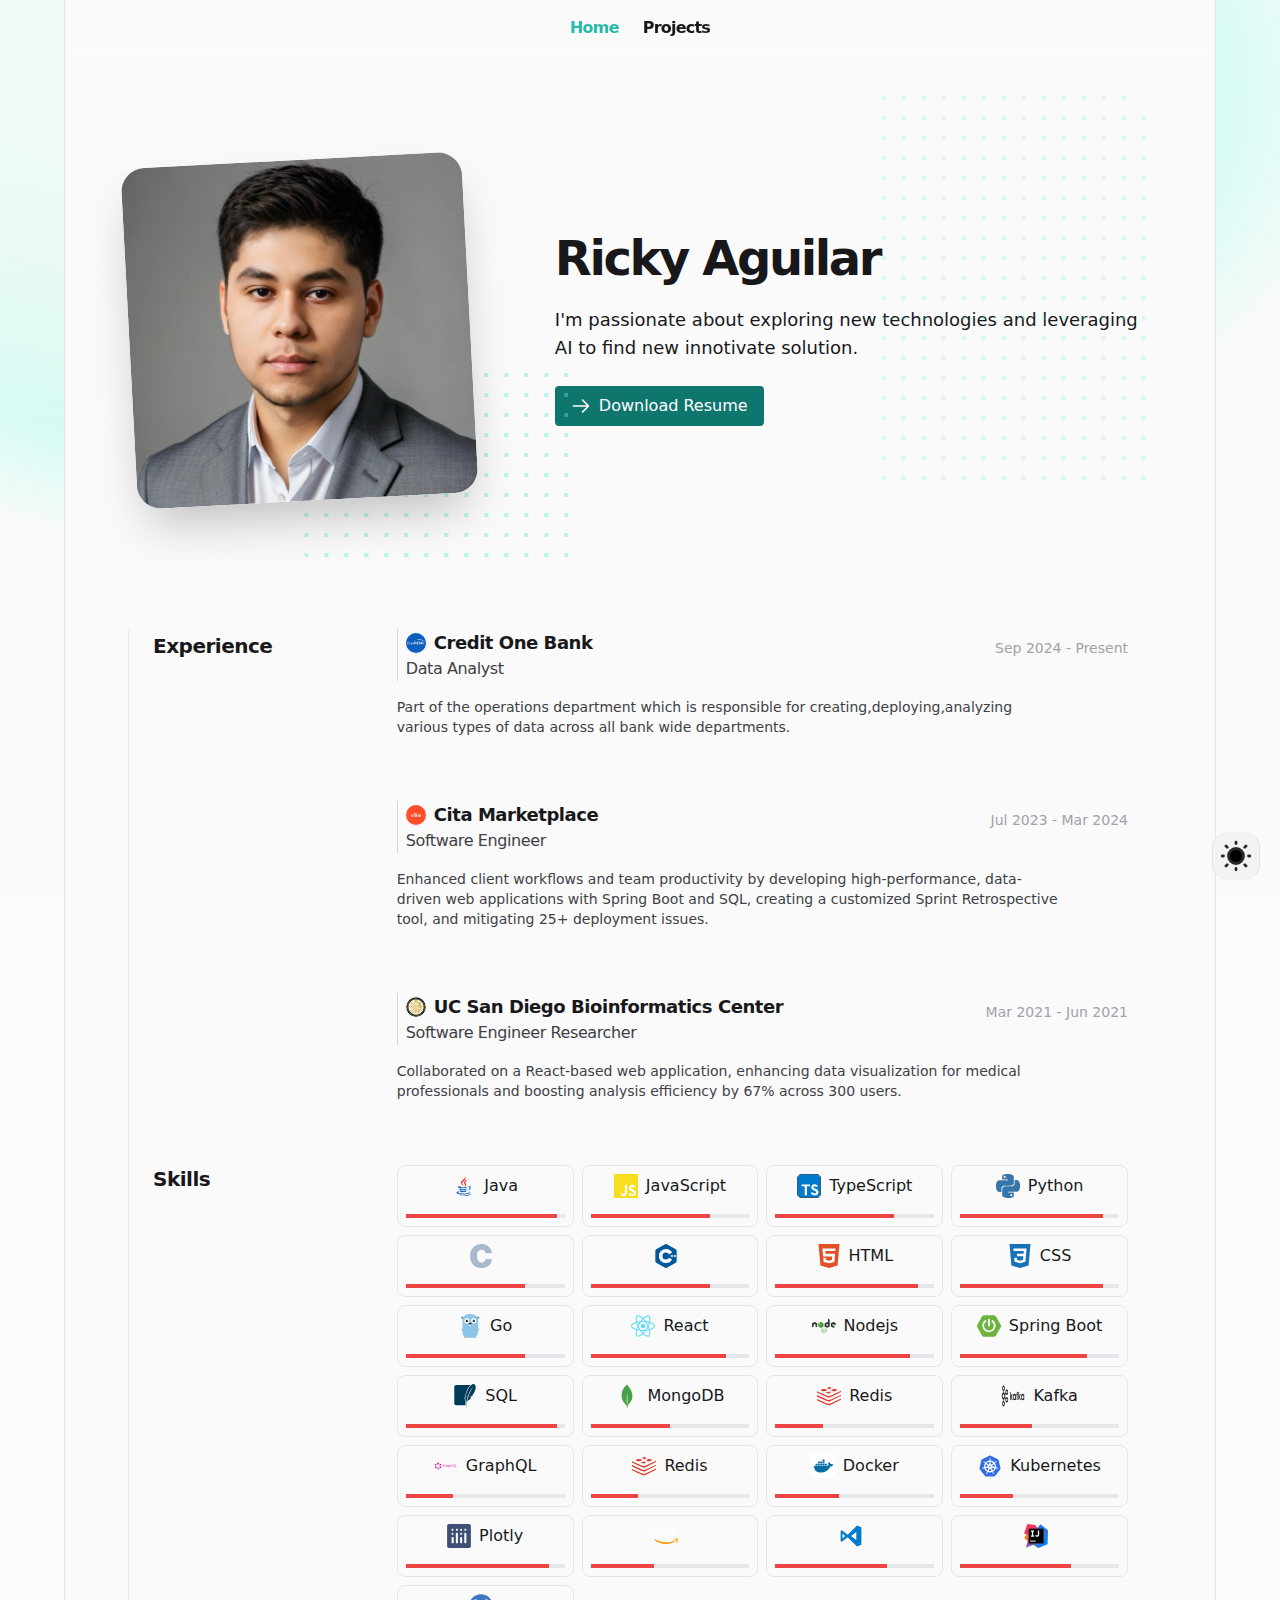
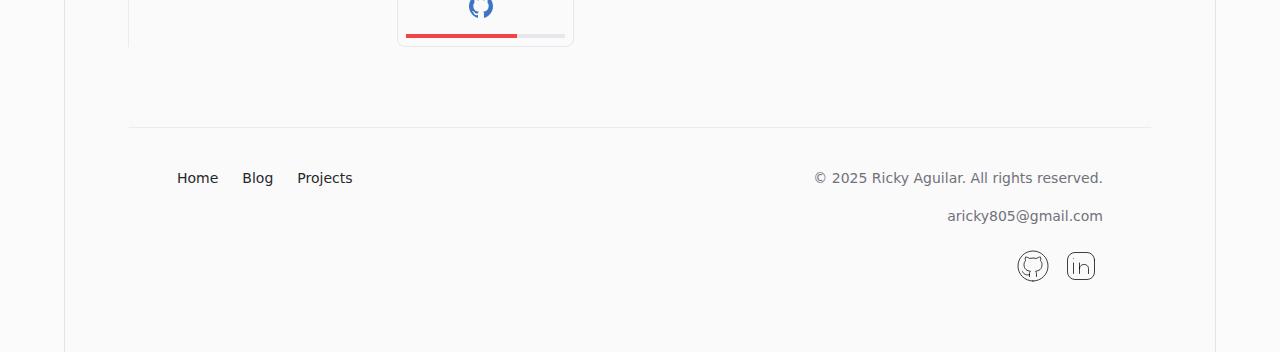
==== index.html @ a850e511 "Update portfolio with latest changes" ====
<!DOCTYPE html>
<html lang="en" class="h-full antialiased">
  <head>
    <meta charset="utf-8">
    <link rel="icon" type="image/svg+xml" href="favicon.svg">
    <meta name="viewport" content="width=device-width, initial-scale=1.0">
    <meta name="generator" content="Astro v1.7.2">
    <title>Ricky Aguilar</title>



<link rel="canonical" href="https://aricky3.github.io/ricardoPortfolio/">

<meta name="description" content="I am Ricky Aguilar, a Computer Science graduate student at Georgia Tech. I am currently working as a Data Analyst at Credit One Bank.">

<meta name="robots" content="index, follow">

<meta property="og:title" content="I am Ricky Aguilar, a Computer Science graduate student at Georgia Tech. I am currently working as a Data Analyst at Credit One Bank.">
<meta property="og:type" content="website">
<meta property="og:image" content="/images/Rickyface.jpg">
<meta property="og:url" content="https://aricky3.github.io/ricardoPortfolio/">


<meta property="og:image:url" content="images/Rickyface.jpg">



<meta property="og:image:height">
<meta property="og:image:alt" content="An image of myself">




  <link rel="stylesheet" href="assets/404.515aadfd.css" /><script type="module">let o=window.pageYOffset,t=document.getElementById("navbar-container");window.onscroll=()=>{let e=window.pageYOffset;if(console.table([{previous:o,current:e}]),!!t){if(e<50){t.style.top="0";return}o>e?t.style.top="0":t.style.top="-5rem",o=e}};const n=document.querySelectorAll("li>a");for(const e of n)e.href===`${window.location.origin}${window.location.pathname}`&&e.classList.add("text-accent-400");
</script>
<script type="module" src="page.f52ebd18.js"></script></head>
  <body class="h-full sm:px-8 text-primary-100 selection:bg-accent-400 selection:text-black">
    <div class="mx-auto max-w-6xl min-h-full bg-contentbackground border-x-[1px] border-primary-800" id="main-container">
  <!-- set width and max-w, -4rem from body, probably should refactor --><div class="w-[calc(100%-4px)] sm:w-[calc(100%-4px-4rem)] fixed backdrop-blur-[8px] top-0 py-2 z-50 astro-JH62ZCN4" id="navbar-container">
  <nav class="px-1 mx-auto max-w-sm rounded-3xl z-100 astro-JH62ZCN4">
    <ul class="flex flex-row justify-center items-center astro-JH62ZCN4">
      <li class="astro-JH62ZCN4">
            <a rel="prefetch" class="block py-2 px-3 font-semibold tracking-tighter transition hover:text-accent-400 active:text-accent-400 astro-JH62ZCN4" href="index.html">
              Home
            </a>
          <!-- </li><li class="astro-JH62ZCN4">
            <a rel="prefetch" class="block py-2 px-3 font-semibold tracking-tighter transition hover:text-accent-400 active:text-accent-400 astro-JH62ZCN4" href="blog.html">
              Blog
            </a> -->
          </li><li class="astro-JH62ZCN4">
            <a rel="prefetch" class="block py-2 px-3 font-semibold tracking-tighter transition hover:text-accent-400 active:text-accent-400 astro-JH62ZCN4" href="projects.html">
              Projects
            </a>
          </li>
    </ul>
  </nav>
</div>




  <main class="px-8">
    <!-- note: next time use CSS grid directly, don't mess around with relative positions --><div class="pt-16 sm:pb-12 md:pb-4 lg:pb-16">
  <div class="mx-auto mt-8 max-w-7xl lg:px-8 lg:bg-transparent bg-contentbackground">
    <div class="lg:grid lg:grid-cols-12">
      <div class="z-10 lg:col-span-4 lg:col-start-1 lg:row-start-1 lg:py-16 lg:bg-transparent">
        <div class="px-4 mx-auto max-w-xs sm:px-6 md:max-w-md lg:p-0">
          <img decoding="async" loading="lazy" class="object-cover object-center w-full max-w-md rounded-3xl shadow-2xl -rotate-3 aspect-[1/1]" src="images/about_me.webp" alt="Image of myself">
        </div>
      </div>

      <div class="relative rounded-3xl lg:grid lg:grid-cols-10 lg:col-span-10 lg:col-start-3 lg:row-start-1 lg:items-center lg:bg-contentbackground">
        <div class="hidden overflow-hidden absolute inset-0 rounded-3xl pointer-events-none lg:block" aria-hidden="true">
          <svg class="absolute bottom-full left-full opacity-20 transform -translate-x-2/3 translate-y-1/3 xl:top-0 xl:bottom-auto xl:translate-y-0" width="404" height="384" fill="none" viewBox="0 0 404 384" aria-hidden="true">
            <defs>
              <pattern id="64e643ad-2176-4f86-b3d7-f2c5da3b6a6d" x="0" y="0" width="20" height="20" patternUnits="userSpaceOnUse">
                <rect x="0" y="0" width="4" height="4" class="text-accent-500" fill="currentColor"></rect>
              </pattern>
            </defs>
            <rect width="404" height="384" fill="url(#64e643ad-2176-4f86-b3d7-f2c5da3b6a6d)"></rect>
          </svg>
          <svg class="absolute top-full opacity-40 transform -translate-x-1/3 -translate-y-1/3 xl:-translate-y-1/2" width="404" height="384" fill="none" viewBox="0 0 404 384" aria-hidden="true">
            <defs>
              <pattern id="64e643ad-2176-4f86-b3d7-f2c5da3b6a6d" x="0" y="0" width="20" height="20" patternUnits="userSpaceOnUse">
                <rect x="0" y="0" width="4" height="4" class="text-accent-500" fill="currentColor"></rect>
              </pattern>
            </defs>
            <rect width="404" height="384" fill="url(#64e643ad-2176-4f86-b3d7-f2c5da3b6a6d)"></rect>
          </svg>
        </div>

        <div class="py-12 mx-auto space-y-6 sm:py-16 sm:max-w-3xl lg:col-span-7 lg:col-start-4 lg:max-w-none">
          <h2 class="text-4xl font-bold tracking-tighter sm:text-5xl" id="about-heading">
            Ricky Aguilar
          </h2>
          <p class="text-lg text-primary-300 md:text-primary-100">
            I'm passionate about exploring new technologies and leveraging AI to find new innotivate solution.

          </p>
          <a href="Ricardo_Aguilar_Resume_.pdf" target="_blank" class="inline-flex items-center px-4 py-2 mt-4 text-white bg-accent-700 hover:bg-accent-500 rounded transition-colors duration-200">
    <svg xmlns="http://www.w3.org/2000/svg" class="w-5 h-5 mr-2" fill="none" viewBox="0 0 24 24" stroke="currentColor">
        <path stroke-linecap="round" stroke-linejoin="round" stroke-width="2" d="M14 5l7 7m0 0l-7 7m7-7H3"></path>
    </svg> 
    Download Resume
</a>
        </div>
      </div>
    </div>
  </div>
</div>
    <section aria-labelledby=":rr:" class="mx-auto max-w-5xl sm:px-6 sm:border-l sm:border-primary-700/40 pb-16 sm:pb-16 md:pb-16 lg:pb-16">
  <div class="grid grid-cols-1 gap-y-8 items-baseline md:grid-cols-4">
    <h2 id=":rr:" class="text-lg font-semibold tracking-tight sm:text-xl text-primary-100">
      Experience
    </h2>
    <div class="md:col-span-3">
      <ul role="list" class="space-y-16">
        <li class="flex flex-col items-start">
              <div class="flex flex-row justify-between items-baseline pl-2 w-full border-l border-primary-700">
                  <div class="flex flex-col">
                    <div class="flex flex-row gap-2 items-center">
                      <img decoding="async" loading="lazy" src="images/creditOne.jpeg" class="w-5 h-5 rounded-full ring-1 shadow-md shadow-primary-800/5 ring-primary-900">
                      <h3 class="text-base font-semibold tracking-tight sm:max-w-none sm:text-lg max-w-[20ch] text-primary-100">
                        Credit One Bank
                      </h3>
                    </div>

                    <h2 class="text-sm tracking-tight sm:max-w-none sm:text-base max-w-[20ch] text-primary-300">
                      Data Analyst 
                    </h2>
                  </div>
                  <time class="text-sm text-primary-600">Sep 2024 - Present</time>
                </div><p class="z-10 mt-4 text-sm text-primary-300 max-w-[75ch]">
                  Part of the operations department which is responsible for creating,deploying,analyzing various types of data across all bank wide departments.
                </p>
            </li><li class="flex flex-col items-start">
              <div class="flex flex-row justify-between items-baseline pl-2 w-full border-l border-primary-700">
                  <div class="flex flex-col">
                    <div class="flex flex-row gap-2 items-center">
                      <img decoding="async" loading="lazy" src="images/cita_marketplace_logo.jpg" class="w-5 h-5 rounded-full ring-1 shadow-md shadow-primary-800/5 ring-primary-900">
                      <h3 class="text-base font-semibold tracking-tight sm:max-w-none sm:text-lg max-w-[20ch] text-primary-100">
                        Cita Marketplace
                      </h3>
                    </div>

                    <h2 class="text-sm tracking-tight sm:max-w-none sm:text-base max-w-[20ch] text-primary-300">
                      Software Engineer
                    </h2>
                  </div>
                  <time class="text-sm text-primary-600">Jul 2023 - Mar 2024</time>
                </div><p class="z-10 mt-4 text-sm text-primary-300 max-w-[75ch]">
                  Enhanced client workflows and team productivity by developing high-performance, data-driven web applications with Spring Boot and SQL, creating a customized Sprint Retrospective tool, and mitigating 25+ deployment issues.
                </p>
            </li><li class="flex flex-col items-start">
              <div class="flex flex-row justify-between items-baseline pl-2 w-full border-l border-primary-700">
                  <div class="flex flex-col">
                    <div class="flex flex-row gap-2 items-center">
                      <img decoding="async" loading="lazy" src="images/Seal_of_the_University_of_California,_San_Diego.jpeg" class="w-5 h-5 rounded-full ring-1 shadow-md shadow-primary-800/5 ring-primary-900">
                      <h3 class="text-base font-semibold tracking-tight sm:max-w-none sm:text-lg max-w-[20ch] text-primary-100">
                        UC San Diego Bioinformatics Center
                      </h3>
                    </div>

                    <h2 class="text-sm tracking-tight sm:max-w-none sm:text-base max-w-[20ch] text-primary-300">
                      Software Engineer Researcher
                    </h2>
                  </div>
                  <time class="text-sm text-primary-600">Mar 2021 - Jun 2021</time>
                </div><p class="z-10 mt-4 text-sm text-primary-300 max-w-[75ch]">
                  Collaborated on a React-based web application, enhancing data visualization for medical professionals and boosting analysis efficiency by 67% across 300 users.
                </p>
            </li>
      </ul>
    </div>
  </div>
</section>
    <section class="mx-auto max-w-5xl sm:px-6 sm:border-l sm:border-primary-700/40">
    <div class="grid grid-cols-1 gap-y-8 md:grid-cols-2 lg:grid-cols-4">
      <h2 class="text-lg font-semibold tracking-tight sm:text-xl text-primary-100">
        Skills
      </h2>
      <div class="md:col-span-3">
        <ul role="list" class="space-y-8 md:space-y-0 md:grid md:grid-cols-2 lg:grid-cols-4 gap-2">
          <li key="0" class="flex flex-col items-center gap-2 p-2 border border-gray-200 rounded-lg" style="border-width: 0.5px;">
              <div class="flex flex-row items-center gap-2">
                <img src="images/java.svg" alt="Java" class="w-6 h-6">
                <span class="text-sm sm:text-base text-white-600">Java</span>
              </div>
              <div class="w-full h-1 bg-gray-200 mt-2 relative">
                <div class="absolute h-full bg-red-500" style="width: 95%"></div>
              </div>
            </li><li key="1" class="flex flex-col items-center gap-2 p-2 border border-gray-200 rounded-lg" style="border-width: 0.5px;">
              <div class="flex flex-row items-center gap-2">
                <img src="images/javascript.svg" alt="JavaScript" class="w-6 h-6">
                <span class="text-sm sm:text-base text-white-600">JavaScript</span>
              </div>
              <div class="w-full h-1 bg-gray-200 mt-2 relative">
                <div class="absolute h-full bg-red-500" style="width: 75%"></div>
              </div>
            </li><li key="2" class="flex flex-col items-center gap-2 p-2 border border-gray-200 rounded-lg" style="border-width: 0.5px;">
              <div class="flex flex-row items-center gap-2">
                <img src="images/typescript.svg" alt="TypeScript" class="w-6 h-6">
                <span class="text-sm sm:text-base text-white-600">TypeScript</span>
              </div>
              <div class="w-full h-1 bg-gray-200 mt-2 relative">
                <div class="absolute h-full bg-red-500" style="width: 75%"></div>
              </div>
            </li><li key="3" class="flex flex-col items-center gap-2 p-2 border border-gray-200 rounded-lg" style="border-width: 0.5px;">
              <div class="flex flex-row items-center gap-2">
                <img src="images/python.svg" alt="Python" class="w-6 h-6">
                <span class="text-sm sm:text-base text-white-600">Python</span>
              </div>
              <div class="w-full h-1 bg-gray-200 mt-2 relative">
                <div class="absolute h-full bg-red-500" style="width: 90%"></div>
              </div>
            </li><li key="4" class="flex flex-col items-center gap-2 p-2 border border-gray-200 rounded-lg" style="border-width: 0.5px;">
              <div class="flex flex-row items-center gap-2">
                <img src="images/c.svg" alt="" class="w-6 h-6">
                <span class="text-sm sm:text-base text-white-600"></span>
              </div>
              <div class="w-full h-1 bg-gray-200 mt-2 relative">
                <div class="absolute h-full bg-red-500" style="width: 75%"></div>
              </div>
            </li><li key="5" class="flex flex-col items-center gap-2 p-2 border border-gray-200 rounded-lg" style="border-width: 0.5px;">
              <div class="flex flex-row items-center gap-2">
                <img src="images/c++.svg" alt="" class="w-6 h-6">
                <span class="text-sm sm:text-base text-white-600"></span>
              </div>
              <div class="w-full h-1 bg-gray-200 mt-2 relative">
                <div class="absolute h-full bg-red-500" style="width: 75%"></div>
              </div>
            </li><li key="6" class="flex flex-col items-center gap-2 p-2 border border-gray-200 rounded-lg" style="border-width: 0.5px;">
              <div class="flex flex-row items-center gap-2">
                <img src="images/html5.svg" alt="HTML" class="w-6 h-6">
                <span class="text-sm sm:text-base text-white-600">HTML</span>
              </div>
              <div class="w-full h-1 bg-gray-200 mt-2 relative">
                <div class="absolute h-full bg-red-500" style="width: 90%"></div>
              </div>
            </li><li key="7" class="flex flex-col items-center gap-2 p-2 border border-gray-200 rounded-lg" style="border-width: 0.5px;">
              <div class="flex flex-row items-center gap-2">
                <img src="images/css3.svg" alt="CSS" class="w-6 h-6">
                <span class="text-sm sm:text-base text-white-600">CSS</span>
              </div>
              <div class="w-full h-1 bg-gray-200 mt-2 relative">
                <div class="absolute h-full bg-red-500" style="width: 90%"></div>
              </div>
            </li><li key="8" class="flex flex-col items-center gap-2 p-2 border border-gray-200 rounded-lg" style="border-width: 0.5px;">
              <div class="flex flex-row items-center gap-2">
                <img src="images/golang.svg" alt="Go" class="w-6 h-6">
                <span class="text-sm sm:text-base text-white-600">Go</span>
              </div>
              <div class="w-full h-1 bg-gray-200 mt-2 relative">
                <div class="absolute h-full bg-red-500" style="width: 75%"></div>
              </div>
            </li><li key="9" class="flex flex-col items-center gap-2 p-2 border border-gray-200 rounded-lg" style="border-width: 0.5px;">
              <div class="flex flex-row items-center gap-2">
                <img src="images/react.svg" alt="React" class="w-6 h-6">
                <span class="text-sm sm:text-base text-white-600">React</span>
              </div>
              <div class="w-full h-1 bg-gray-200 mt-2 relative">
                <div class="absolute h-full bg-red-500" style="width: 85%"></div>
              </div>
            </li><li key="10" class="flex flex-col items-center gap-2 p-2 border border-gray-200 rounded-lg" style="border-width: 0.5px;">
              <div class="flex flex-row items-center gap-2">
                <img src="images/nodejs.svg" alt="Nodejs" class="w-6 h-6">
                <span class="text-sm sm:text-base text-white-600">Nodejs</span>
              </div>
              <div class="w-full h-1 bg-gray-200 mt-2 relative">
                <div class="absolute h-full bg-red-500" style="width: 85%"></div>
              </div>
            </li><li key="11" class="flex flex-col items-center gap-2 p-2 border border-gray-200 rounded-lg" style="border-width: 0.5px;">
              <div class="flex flex-row items-center gap-2">
                <img src="images/springboot.svg" alt="Spring Boot" class="w-6 h-6">
                <span class="text-sm sm:text-base text-white-600">Spring Boot</span>
              </div>
              <div class="w-full h-1 bg-gray-200 mt-2 relative">
                <div class="absolute h-full bg-red-500" style="width: 80%"></div>
              </div>
            </li><li key="12" class="flex flex-col items-center gap-2 p-2 border border-gray-200 rounded-lg" style="border-width: 0.5px;">
              <div class="flex flex-row items-center gap-2">
                <img src="images/mysql.svg" alt="SQL" class="w-6 h-6">
                <span class="text-sm sm:text-base text-white-600">SQL</span>
              </div>
              <div class="w-full h-1 bg-gray-200 mt-2 relative">
                <div class="absolute h-full bg-red-500" style="width: 95%"></div>
              </div>
            </li><li key="13" class="flex flex-col items-center gap-2 p-2 border border-gray-200 rounded-lg" style="border-width: 0.5px;">
              <div class="flex flex-row items-center gap-2">
                <img src="images/mongodb.svg" alt="MongoDB" class="w-6 h-6">
                <span class="text-sm sm:text-base text-white-600">MongoDB</span>
              </div>
              <div class="w-full h-1 bg-gray-200 mt-2 relative">
                <div class="absolute h-full bg-red-500" style="width: 50%"></div>
              </div>
            </li><li key="14" class="flex flex-col items-center gap-2 p-2 border border-gray-200 rounded-lg" style="border-width: 0.5px;">
              <div class="flex flex-row items-center gap-2">
                <img src="images/redis.svg" alt="Redis" class="w-6 h-6">
                <span class="text-sm sm:text-base text-white-600">Redis</span>
              </div>
              <div class="w-full h-1 bg-gray-200 mt-2 relative">
                <div class="absolute h-full bg-red-500" style="width: 30%"></div>
              </div>
            </li><li key="15" class="flex flex-col items-center gap-2 p-2 border border-gray-200 rounded-lg" style="border-width: 0.5px;">
              <div class="flex flex-row items-center gap-2">
                <img src="images/kafka.svg" alt="Kafka" class="w-6 h-6">
                <span class="text-sm sm:text-base text-white-600">Kafka</span>
              </div>
              <div class="w-full h-1 bg-gray-200 mt-2 relative">
                <div class="absolute h-full bg-red-500" style="width: 45%"></div>
              </div>
            </li><li key="16" class="flex flex-col items-center gap-2 p-2 border border-gray-200 rounded-lg" style="border-width: 0.5px;">
              <div class="flex flex-row items-center gap-2">
                <img src="images/graphql.svg" alt="GraphQL" class="w-6 h-6">
                <span class="text-sm sm:text-base text-white-600">GraphQL</span>
              </div>
              <div class="w-full h-1 bg-gray-200 mt-2 relative">
                <div class="absolute h-full bg-red-500" style="width: 30%"></div>
              </div>
            </li><li key="17" class="flex flex-col items-center gap-2 p-2 border border-gray-200 rounded-lg" style="border-width: 0.5px;">
              <div class="flex flex-row items-center gap-2">
                <img src="images/redis.svg" alt="Redis" class="w-6 h-6">
                <span class="text-sm sm:text-base text-white-600">Redis</span>
              </div>
              <div class="w-full h-1 bg-gray-200 mt-2 relative">
                <div class="absolute h-full bg-red-500" style="width: 30%"></div>
              </div>
            </li><li key="18" class="flex flex-col items-center gap-2 p-2 border border-gray-200 rounded-lg" style="border-width: 0.5px;">
              <div class="flex flex-row items-center gap-2">
                <img src="images/docker.svg" alt="Docker" class="w-6 h-6">
                <span class="text-sm sm:text-base text-white-600">Docker</span>
              </div>
              <div class="w-full h-1 bg-gray-200 mt-2 relative">
                <div class="absolute h-full bg-red-500" style="width: 40%"></div>
              </div>
            </li><li key="19" class="flex flex-col items-center gap-2 p-2 border border-gray-200 rounded-lg" style="border-width: 0.5px;">
              <div class="flex flex-row items-center gap-2">
                <img src="images/kubernetes.svg" alt="Kubernetes" class="w-6 h-6">
                <span class="text-sm sm:text-base text-white-600">Kubernetes</span>
              </div>
              <div class="w-full h-1 bg-gray-200 mt-2 relative">
                <div class="absolute h-full bg-red-500" style="width: 33%"></div>
              </div>
            </li><li key="20" class="flex flex-col items-center gap-2 p-2 border border-gray-200 rounded-lg" style="border-width: 0.5px;">
              <div class="flex flex-row items-center gap-2">
                <img src="images/plotly.svg" alt="Plotly" class="w-6 h-6">
                <span class="text-sm sm:text-base text-white-600">Plotly</span>
              </div>
              <div class="w-full h-1 bg-gray-200 mt-2 relative">
                <div class="absolute h-full bg-red-500" style="width: 90%"></div>
              </div>
            </li><li key="21" class="flex flex-col items-center gap-2 p-2 border border-gray-200 rounded-lg" style="border-width: 0.5px;">
              <div class="flex flex-row items-center gap-2">
                <img src="images/aws.svg" alt="" class="w-6 h-6">
                <span class="text-sm sm:text-base text-white-600"></span>
              </div>
              <div class="w-full h-1 bg-gray-200 mt-2 relative">
                <div class="absolute h-full bg-red-500" style="width: 40%"></div>
              </div>
            </li><li key="22" class="flex flex-col items-center gap-2 p-2 border border-gray-200 rounded-lg" style="border-width: 0.5px;">
              <div class="flex flex-row items-center gap-2">
                <img src="images/vscode.svg" alt="" class="w-6 h-6">
                <span class="text-sm sm:text-base text-white-600"></span>
              </div>
              <div class="w-full h-1 bg-gray-200 mt-2 relative">
                <div class="absolute h-full bg-red-500" style="width: 70%"></div>
              </div>
            </li><li key="23" class="flex flex-col items-center gap-2 p-2 border border-gray-200 rounded-lg" style="border-width: 0.5px;">
              <div class="flex flex-row items-center gap-2">
                <img src="images/intellij.svg" alt="" class="w-6 h-6">
                <span class="text-sm sm:text-base text-white-600"></span>
              </div>
              <div class="w-full h-1 bg-gray-200 mt-2 relative">
                <div class="absolute h-full bg-red-500" style="width: 70%"></div>
              </div>
            </li><li key="24" class="flex flex-col items-center gap-2 p-2 border border-gray-200 rounded-lg" style="border-width: 0.5px;">
              <div class="flex flex-row items-center gap-2">
                <img src="images/github.svg" alt="" class="w-6 h-6">
                <span class="text-sm sm:text-base text-white-600"></span>
              </div>
              <div class="w-full h-1 bg-gray-200 mt-2 relative">
                <div class="absolute h-full bg-red-500" style="width: 70%"></div>
              </div>
            </li>
        </ul>
      </div>
    </div>
  </section>
  </main>
  <footer class="mt-20">
  <div class="sm:px-8">
    <div class="mx-auto max-w-7xl lg:px-8">
      <div class="pt-10 pb-16 border-t border-primary-700/40">
        <div class="relative px-4 sm:px-8 lg:px-12">
          <div class="mx-auto max-w-2xl lg:max-w-5xl">
            <div class="flex flex-col gap-2">
              <div class="flex flex-col gap-6 justify-between items-center sm:flex-row">
                <div class="flex gap-6 text-sm font-medium text-primary-200">
                  <a rel="prefetch" class="transition hover:text-accent-400" href="index.html">
                        Home
                      </a><a rel="prefetch" class="transition hover:text-accent-400" href="blog.html">
                        Blog
                      </a><a rel="prefetch" class="transition hover:text-accent-400" href="projects.html">
                        Projects
                      </a>
                </div>

                <p class="text-sm text-primary-500">
                  © 2025 Ricky Aguilar. All rights reserved.
                </p>
              </div>

              <div class="flex flex-col gap-2 items-end self-center sm:self-end">
                <a class="mx-auto text-sm sm:mx-0 text-primary-500 my-[10px]" href="mailto:aricky805@gmail.com"><!--?xml version="1.0" encoding="UTF-8"?-->
                  aricky805@gmail.com</a>
                <div class="flex flex-row gap-1 undefined">
  <!--Github-->
  <a href="https://github.com/Aricky3" target="_blank" aria-label="Go to my github page">
    <svg class="p-1 w-11 h-11 hover:cursor-pointer stroke-[0.5] stroke-primary-50 ceva hover:stroke-accent-400" viewBox="0 0 24 24" fill="none" xmlns="http://www.w3.org/2000/svg"><path d="M12 22c5.523 0 10-4.477 10-10S17.523 2 12 2 2 6.477 2 12s4.477 10 10 10z" stroke-linecap="round" stroke-linejoin="round"></path><path d="M14.333 19v-1.863c.025-.31-.018-.62-.126-.913a2.18 2.18 0 00-.5-.781c2.093-.227 4.293-1 4.293-4.544 0-.906-.358-1.778-1-2.434a3.211 3.211 0 00-.06-2.448s-.787-.227-2.607.961a9.152 9.152 0 00-4.666 0c-1.82-1.188-2.607-.96-2.607-.96A3.211 3.211 0 007 8.464a3.482 3.482 0 00-1 2.453c0 3.519 2.2 4.291 4.293 4.544a2.18 2.18 0 00-.496.773 2.134 2.134 0 00-.13.902V19M9.667 17.702c-2 .631-3.667 0-4.667-1.948" stroke-linecap="round" stroke-linejoin="round"></path>
    </svg>
  </a>
  <!-- Linkedin -->
  <a href="https://www.linkedin.com/in/aricardoaguilar/" target="_blank" aria-label="Go to my linkedin page">
    <svg class="p-1 w-11 h-11 hover:cursor-pointer stroke-[0.5] stroke-primary-50 ceva hover:stroke-accent-400" viewBox="0 0 24 24" fill="none" xmlns="http://www.w3.org/2000/svg"><path d="M21 8v8a5 5 0 01-5 5H8a5 5 0 01-5-5V8a5 5 0 015-5h8a5 5 0 015 5zM7 17v-7" stroke-linecap="round" stroke-linejoin="round"></path><path d="M11 17v-3.25M11 10v3.75m0 0c0-3.75 6-3.75 6 0V17M7 7.01l.01-.011" stroke-linecap="round" stroke-linejoin="round"></path>
    </svg>
  </a>
</div>
              </div>
            </div>
          </div>
        </div>
      </div>
    </div>
  </div>
</footer>
</div>
    <span id="astro-color-scheme-switch" class="astro-KTJLOHT3"><button class="fixed right-5 bottom-5 z-[9999]" id="theme-switcher" title="Theme switcher" aria-label="Theme switcher"><!--?xml version="1.0" encoding="UTF-8"?-->
    <svg stroke-width="2.21" viewBox="0 0 24 24" xmlns="http://www.w3.org/2000/svg" class="p-2 w-12 h-12 rounded-2xl bg-lightercontentbackground text-primary-100 stroke-primary-200 border-x-[1px] border-primary-800"><path d="M12 18a6 6 0 100-12 6 6 0 000 12zM22 12h1M12 2V1M12 23v-1M20 20l-1-1M20 4l-1 1M4 20l1-1M4 4l1 1M1 12h1" stroke-width="2.21" stroke-linecap="round" stroke-linejoin="round"></path>
    </svg>
  </button></span>



<script>(function(){const strategy = "button";
const defaultTheme = undefined;

  const themeSwitch = document.getElementById("astro-color-scheme-switch");
  const theme = localStorage.getItem("theme");
  const systemTheme = window.matchMedia("(prefers-color-scheme: dark)").matches
    ? "dark"
    : "light";

  function updateTheme(value) {
    const theme = value === "system" ? systemTheme : value;
    document.documentElement.classList.remove("light", "dark");
    document.documentElement.classList.add(theme);
    document.documentElement.setAttribute("data-theme", theme);
    localStorage.setItem("theme", value);
  }

  function setupThemeSwitch(selector, eventType, themeUpdater) {
    const element = themeSwitch.querySelector(selector);
    if (!element) {
      throw new Error(
        `plugin-astro-color-scheme: <${selector}> element must be present inside 'themeSwitch' or change the 'strategy' attribute`
      );
    }
    element.value = theme || defaultTheme || systemTheme;

    if (selector === "input") {
      console.log(element, defaultTheme, element.value);
      element.checked = defaultTheme !== element.value;
    }

    updateTheme(element.value);
    element.addEventListener(eventType, themeUpdater);
  }

  switch (strategy) {
    case "button":
      setupThemeSwitch("button", "click", (event) => {
        const button = event.target;
        const settheme = button.value === "dark" ? "light" : "dark";
        button.value = settheme;
        updateTheme(settheme);
      });
      break;
    case "select":
      setupThemeSwitch("select", "change", (event) => {
        const select = event.target;
        updateTheme(select.value);
      });
      break;
    case "checkbox":
      setupThemeSwitch("input", "change", (event) => {
        const checkbox = event.target;
        const settheme = checkbox.value === "dark" ? "light" : "dark";
        checkbox.value = settheme;
        updateTheme(settheme);
      });
      break;
    default:
      updateTheme(theme || defaultTheme || systemTheme);
  }

  // if (strategy === "button") {
  //   const button = themeSwitch.querySelector("button");

  //   if (!button) {
  //     throw new Error(
  //       "Plugin: astro-color-scheme: A <button> attribute must be present for theme toggle or change the 'strategy' attribute"
  //     );
  //   }

  //   if (theme !== null) {
  //     button.value = theme;
  //   } else {
  //     button.value = defaultTheme || systemTheme;
  //   }
  //   updateTheme(button.value);
  //   button.addEventListener("click", () => {
  //     const settheme = button.value === "dark" ? "light" : "dark";
  //     button.value = settheme;
  //     updateTheme(settheme);
  //   });
  // } else if (strategy === "select") {
  //   const select = themeSwitch.querySelector("select");

  //   if (!select) {
  //     throw new Error(
  //       "Plugin: astro-color-scheme: A <select> attribute must be present for theme toggle or change the 'strategy' attribute"
  //     );
  //   }

  //   if (theme !== null) {
  //     select.value = theme;
  //   } else {
  //     select.value = defaultTheme || systemTheme;
  //   }
  //   updateTheme(select.value);

  //   select.addEventListener("change", (event) => {
  //     const select = event.target;
  //     updateTheme(select.value);
  //   });
  // } else if (strategy === "checkbox") {
  //   const checkbox = themeSwitch.querySelector("input");

  //   if (!checkbox) {
  //     throw new Error(
  //       "Plugin: astro-color-scheme: An <input> must be present for theme toggle or change the 'strategy' attribute"
  //     );
  //   }

  //   if (theme !== null) {
  //     checkbox.value = theme;
  //   } else {
  //     checkbox.value = defaultTheme || systemTheme;
  //   }
  //   updateTheme(checkbox.value);
  //   checkbox.checked = defaultTheme !== checkbox.value;

  //   checkbox.addEventListener("change", () => {
  //     const settheme = checkbox.value === "dark" ? "light" : "dark";
  //     checkbox.value = settheme;
  //     updateTheme(settheme);
  //   });
  // }
})();</script>
    
  </body>
</html>
---- assets/404.515aadfd.css ----
#navbar-container:where(.astro-JH62ZCN4){left:50%;transform:translate(-50%);transition:top .3s linear;max-width:calc(72rem - 2px)}.dark{color-scheme:dark}@font-face{font-family:Inter;font-style:normal;font-display:swap;font-weight:400;src:url(inter-cyrillic-ext-400-normal.f7666a51.woff2) format("woff2"),url(inter-all-400-normal.f824029b.woff) format("woff");unicode-range:U+0460-052F,U+1C80-1C88,U+20B4,U+2DE0-2DFF,U+A640-A69F,U+FE2E-FE2F}@font-face{font-family:Inter;font-style:normal;font-display:swap;font-weight:400;src:url(inter-cyrillic-400-normal.e9493683.woff2) format("woff2"),url(inter-all-400-normal.f824029b.woff) format("woff");unicode-range:U+0301,U+0400-045F,U+0490-0491,U+04B0-04B1,U+2116}@font-face{font-family:Inter;font-style:normal;font-display:swap;font-weight:400;src:url(inter-greek-ext-400-normal.d3e30cde.woff2) format("woff2"),url(inter-all-400-normal.f824029b.woff) format("woff");unicode-range:U+1F00-1FFF}@font-face{font-family:Inter;font-style:normal;font-display:swap;font-weight:400;src:url(inter-greek-400-normal.2f2d421a.woff2) format("woff2"),url(inter-all-400-normal.f824029b.woff) format("woff");unicode-range:U+0370-03FF}@font-face{font-family:Inter;font-style:normal;font-display:swap;font-weight:400;src:url([data-uri]) format("woff2"),url(inter-all-400-normal.f824029b.woff) format("woff");unicode-range:U+0102-0103,U+0110-0111,U+0128-0129,U+0168-0169,U+01A0-01A1,U+01AF-01B0,U+1EA0-1EF9,U+20AB}@font-face{font-family:Inter;font-style:normal;font-display:swap;font-weight:400;src:url(inter-latin-ext-400-normal.64a98f58.woff2) format("woff2"),url(inter-all-400-normal.f824029b.woff) format("woff");unicode-range:U+0100-024F,U+0259,U+1E00-1EFF,U+2020,U+20A0-20AB,U+20AD-20CF,U+2113,U+2C60-2C7F,U+A720-A7FF}@font-face{font-family:Inter;font-style:normal;font-display:swap;font-weight:400;src:url(inter-latin-400-normal.0364d368.woff2) format("woff2"),url(inter-all-400-normal.f824029b.woff) format("woff");unicode-range:U+0000-00FF,U+0131,U+0152-0153,U+02BB-02BC,U+02C6,U+02DA,U+02DC,U+2000-206F,U+2074,U+20AC,U+2122,U+2191,U+2193,U+2212,U+2215,U+FEFF,U+FFFD}@font-face{font-family:JetBrains Mono;font-style:normal;font-display:swap;font-weight:400;src:url([data-uri]) format("woff2"),url(jetbrains-mono-all-400-normal.5d90b381.woff) format("woff");unicode-range:U+0460-052F,U+1C80-1C88,U+20B4,U+2DE0-2DFF,U+A640-A69F,U+FE2E-FE2F}@font-face{font-family:JetBrains Mono;font-style:normal;font-display:swap;font-weight:400;src:url(jetbrains-mono-cyrillic-400-normal.6ebfa299.woff2) format("woff2"),url(jetbrains-mono-all-400-normal.5d90b381.woff) format("woff");unicode-range:U+0301,U+0400-045F,U+0490-0491,U+04B0-04B1,U+2116}@font-face{font-family:JetBrains Mono;font-style:normal;font-display:swap;font-weight:400;src:url([data-uri]) format("woff2"),url(jetbrains-mono-all-400-normal.5d90b381.woff) format("woff");unicode-range:U+0370-03FF}@font-face{font-family:JetBrains Mono;font-style:normal;font-display:swap;font-weight:400;src:url([data-uri]) format("woff2"),url(jetbrains-mono-all-400-normal.5d90b381.woff) format("woff");unicode-range:U+0102-0103,U+0110-0111,U+0128-0129,U+0168-0169,U+01A0-01A1,U+01AF-01B0,U+1EA0-1EF9,U+20AB}@font-face{font-family:JetBrains Mono;font-style:normal;font-display:swap;font-weight:400;src:url(jetbrains-mono-latin-ext-400-normal.ae46b4e3.woff2) format("woff2"),url(jetbrains-mono-all-400-normal.5d90b381.woff) format("woff");unicode-range:U+0100-024F,U+0259,U+1E00-1EFF,U+2020,U+20A0-20AB,U+20AD-20CF,U+2113,U+2C60-2C7F,U+A720-A7FF}@font-face{font-family:JetBrains Mono;font-style:normal;font-display:swap;font-weight:400;src:url(jetbrains-mono-latin-400-normal.78f358e7.woff2) format("woff2"),url(jetbrains-mono-all-400-normal.5d90b381.woff) format("woff");unicode-range:U+0000-00FF,U+0131,U+0152-0153,U+02BB-02BC,U+02C6,U+02DA,U+02DC,U+2000-206F,U+2074,U+20AC,U+2122,U+2191,U+2193,U+2212,U+2215,U+FEFF,U+FFFD}*,:before,:after{box-sizing:border-box;border-width:0;border-style:solid;border-color:#e5e7eb}:before,:after{--tw-content: ""}html{line-height:1.5;-webkit-text-size-adjust:100%;-moz-tab-size:4;-o-tab-size:4;tab-size:4;font-family:ui-sans-serif,system-ui,-apple-system,BlinkMacSystemFont,Segoe UI,Roboto,Helvetica Neue,Arial,Noto Sans,sans-serif,"Apple Color Emoji","Segoe UI Emoji",Segoe UI Symbol,"Noto Color Emoji";font-feature-settings:normal}body{margin:0;line-height:inherit}hr{height:0;color:inherit;border-top-width:1px}abbr:where([title]){-webkit-text-decoration:underline dotted;text-decoration:underline dotted}h1,h2,h3,h4,h5,h6{font-size:inherit;font-weight:inherit}a{color:inherit;text-decoration:inherit}b,strong{font-weight:bolder}code,kbd,samp,pre{font-family:JetBrains Mono,ui-monospace,SFMono-Regular,Menlo,Monaco,Consolas,Liberation Mono,Courier New,monospace;font-size:1em}small{font-size:80%}sub,sup{font-size:75%;line-height:0;position:relative;vertical-align:baseline}sub{bottom:-.25em}sup{top:-.5em}table{text-indent:0;border-color:inherit;border-collapse:collapse}button,input,optgroup,select,textarea{font-family:inherit;font-size:100%;font-weight:inherit;line-height:inherit;color:inherit;margin:0;padding:0}button,select{text-transform:none}button,[type=button],[type=reset],[type=submit]{-webkit-appearance:button;background-color:transparent;background-image:none}:-moz-focusring{outline:auto}:-moz-ui-invalid{box-shadow:none}progress{vertical-align:baseline}::-webkit-inner-spin-button,::-webkit-outer-spin-button{height:auto}[type=search]{-webkit-appearance:textfield;outline-offset:-2px}::-webkit-search-decoration{-webkit-appearance:none}::-webkit-file-upload-button{-webkit-appearance:button;font:inherit}summary{display:list-item}blockquote,dl,dd,h1,h2,h3,h4,h5,h6,hr,figure,p,pre{margin:0}fieldset{margin:0;padding:0}legend{padding:0}ol,ul,menu{list-style:none;margin:0;padding:0}textarea{resize:vertical}input::-moz-placeholder,textarea::-moz-placeholder{opacity:1;color:#9ca3af}input::placeholder,textarea::placeholder{opacity:1;color:#9ca3af}button,[role=button]{cursor:pointer}:disabled{cursor:default}img,svg,video,canvas,audio,iframe,embed,object{display:block;vertical-align:middle}img,video{max-width:100%;height:auto}[hidden]{display:none}:root,.dark{--primary-50: 250 250 250;--primary-100: 244 244 245;--primary-200: 228 228 231;--primary-300: 212 212 216;--primary-400: 161 161 170;--primary-500: 113 113 122;--primary-600: 82 82 91;--primary-700: 63 63 70;--primary-800: 39 39 42;--primary-900: 24 24 27;--accent-verylight: 153 246 228;--accent-light: 94 234 212;--accent-regular: 45 212 191;--accent-dark: 20 184 166;--accent-darkest: 17 94 89;--main-bg: #000;--content-bg: #0a0a0a;--lighter-content-bg: #121212;--gradient-1: rgba(0, 0, 0, 0);--gradient-2: rgba(0, 0, 0, .74);--gradient-3-start: rgba(130, 199, 172, .91);--gradient-3-end: hsl(153, 60%, 53%)}.light{--gradient-1: rgba(255, 255, 255, 0);--gradient-2: #fafafad5;--gradient-3-start: rgba(66, 240, 173, .756);--gradient-3-end: hsl(170, 100%, 50%);--main-bg: #fafafad5;--primary-50: 0 0 0;--primary-900: 244 244 245;--primary-800: 228 228 231;--primary-700: 212 212 216;--primary-600: 161 161 170;--primary-500: 113 113 122;--primary-400: 82 82 91;--primary-300: 63 63 70;--primary-200: 39 39 42;--primary-100: 24 24 27;--accent-darkest: 153 246 228;--accent-dark: 94 234 212;--accent-regular: 38 188 169;--accent-light: 20 184 166;--accent-verylight: 17 94 89;--content-bg: #fafafa;--lighter-content-bg: #f4f3f3}*,:before,:after{--tw-border-spacing-x: 0;--tw-border-spacing-y: 0;--tw-translate-x: 0;--tw-translate-y: 0;--tw-rotate: 0;--tw-skew-x: 0;--tw-skew-y: 0;--tw-scale-x: 1;--tw-scale-y: 1;--tw-pan-x: ;--tw-pan-y: ;--tw-pinch-zoom: ;--tw-scroll-snap-strictness: proximity;--tw-ordinal: ;--tw-slashed-zero: ;--tw-numeric-figure: ;--tw-numeric-spacing: ;--tw-numeric-fraction: ;--tw-ring-inset: ;--tw-ring-offset-width: 0px;--tw-ring-offset-color: #fff;--tw-ring-color: rgb(59 130 246 / .5);--tw-ring-offset-shadow: 0 0 #0000;--tw-ring-shadow: 0 0 #0000;--tw-shadow: 0 0 #0000;--tw-shadow-colored: 0 0 #0000;--tw-blur: ;--tw-brightness: ;--tw-contrast: ;--tw-grayscale: ;--tw-hue-rotate: ;--tw-invert: ;--tw-saturate: ;--tw-sepia: ;--tw-drop-shadow: ;--tw-backdrop-blur: ;--tw-backdrop-brightness: ;--tw-backdrop-contrast: ;--tw-backdrop-grayscale: ;--tw-backdrop-hue-rotate: ;--tw-backdrop-invert: ;--tw-backdrop-opacity: ;--tw-backdrop-saturate: ;--tw-backdrop-sepia: }::backdrop{--tw-border-spacing-x: 0;--tw-border-spacing-y: 0;--tw-translate-x: 0;--tw-translate-y: 0;--tw-rotate: 0;--tw-skew-x: 0;--tw-skew-y: 0;--tw-scale-x: 1;--tw-scale-y: 1;--tw-pan-x: ;--tw-pan-y: ;--tw-pinch-zoom: ;--tw-scroll-snap-strictness: proximity;--tw-ordinal: ;--tw-slashed-zero: ;--tw-numeric-figure: ;--tw-numeric-spacing: ;--tw-numeric-fraction: ;--tw-ring-inset: ;--tw-ring-offset-width: 0px;--tw-ring-offset-color: #fff;--tw-ring-color: rgb(59 130 246 / .5);--tw-ring-offset-shadow: 0 0 #0000;--tw-ring-shadow: 0 0 #0000;--tw-shadow: 0 0 #0000;--tw-shadow-colored: 0 0 #0000;--tw-blur: ;--tw-brightness: ;--tw-contrast: ;--tw-grayscale: ;--tw-hue-rotate: ;--tw-invert: ;--tw-saturate: ;--tw-sepia: ;--tw-drop-shadow: ;--tw-backdrop-blur: ;--tw-backdrop-brightness: ;--tw-backdrop-contrast: ;--tw-backdrop-grayscale: ;--tw-backdrop-hue-rotate: ;--tw-backdrop-invert: ;--tw-backdrop-opacity: ;--tw-backdrop-saturate: ;--tw-backdrop-sepia: }.pointer-events-none{pointer-events:none}.fixed{position:fixed}.absolute{position:absolute}.relative{position:relative}.inset-0{inset:0}.bottom-full{bottom:100%}.left-full{left:100%}.top-full{top:100%}.top-0{top:0}.right-5{right:1.25rem}.bottom-5{bottom:1.25rem}.z-10{z-index:10}.z-50{z-index:50}.z-20{z-index:20}.z-\[9999\]{z-index:9999}.mx-auto{margin-left:auto;margin-right:auto}.my-\[10px\]{margin-top:10px;margin-bottom:10px}.mt-8{margin-top:2rem}.ml-3{margin-left:.75rem}.mt-2{margin-top:.5rem}.mt-6{margin-top:1.5rem}.mt-4{margin-top:1rem}.mr-2{margin-right:.5rem}.mt-20{margin-top:5rem}.mb-8{margin-bottom:2rem}.block{display:block}.flex{display:flex}.inline-flex{display:inline-flex}.table{display:table}.grid{display:grid}.hidden{display:none}.aspect-\[1\/1\]{aspect-ratio:1/1}.h-6{height:1.5rem}.h-12{height:3rem}.h-5{height:1.25rem}.h-11{height:2.75rem}.h-\[300px\]{height:300px}.h-full{height:100%}.h-8{height:2rem}.h-1{height:.25rem}.max-h-full{max-height:100%}.min-h-full{min-height:100%}.w-full{width:100%}.w-6{width:1.5rem}.w-5{width:1.25rem}.w-11{width:2.75rem}.w-\[calc\(100\%-4px\)\]{width:calc(100% - 4px)}.w-12{width:3rem}.min-w-0{min-width:0px}.max-w-7xl{max-width:80rem}.max-w-xs{max-width:20rem}.max-w-md{max-width:28rem}.max-w-\[65ch\]{max-width:65ch}.max-w-5xl{max-width:64rem}.max-w-\[20ch\]{max-width:20ch}.max-w-\[75ch\]{max-width:75ch}.max-w-2xl{max-width:42rem}.max-w-6xl{max-width:72rem}.max-w-sm{max-width:24rem}.max-w-full{max-width:100%}.max-w-\[25ch\]{max-width:25ch}.flex-auto{flex:1 1 auto}.flex-none{flex:none}.-translate-x-2\/3{--tw-translate-x: -66.666667%;transform:translate(var(--tw-translate-x),var(--tw-translate-y)) rotate(var(--tw-rotate)) skew(var(--tw-skew-x)) skewY(var(--tw-skew-y)) scaleX(var(--tw-scale-x)) scaleY(var(--tw-scale-y))}.translate-y-1\/3{--tw-translate-y: 33.333333%;transform:translate(var(--tw-translate-x),var(--tw-translate-y)) rotate(var(--tw-rotate)) skew(var(--tw-skew-x)) skewY(var(--tw-skew-y)) scaleX(var(--tw-scale-x)) scaleY(var(--tw-scale-y))}.-translate-x-1\/3{--tw-translate-x: -33.333333%;transform:translate(var(--tw-translate-x),var(--tw-translate-y)) rotate(var(--tw-rotate)) skew(var(--tw-skew-x)) skewY(var(--tw-skew-y)) scaleX(var(--tw-scale-x)) scaleY(var(--tw-scale-y))}.-translate-y-1\/3{--tw-translate-y: -33.333333%;transform:translate(var(--tw-translate-x),var(--tw-translate-y)) rotate(var(--tw-rotate)) skew(var(--tw-skew-x)) skewY(var(--tw-skew-y)) scaleX(var(--tw-scale-x)) scaleY(var(--tw-scale-y))}.-rotate-3{--tw-rotate: -3deg;transform:translate(var(--tw-translate-x),var(--tw-translate-y)) rotate(var(--tw-rotate)) skew(var(--tw-skew-x)) skewY(var(--tw-skew-y)) scaleX(var(--tw-scale-x)) scaleY(var(--tw-scale-y))}.transform{transform:translate(var(--tw-translate-x),var(--tw-translate-y)) rotate(var(--tw-rotate)) skew(var(--tw-skew-x)) skewY(var(--tw-skew-y)) scaleX(var(--tw-scale-x)) scaleY(var(--tw-scale-y))}.appearance-none{-webkit-appearance:none;-moz-appearance:none;appearance:none}.grid-cols-1{grid-template-columns:repeat(1,minmax(0,1fr))}.grid-cols-fill-16{grid-template-columns:repeat(auto-fill,minmax(16rem,1fr))}.flex-row{flex-direction:row}.flex-col{flex-direction:column}.flex-wrap{flex-wrap:wrap}.items-start{align-items:flex-start}.items-end{align-items:flex-end}.items-center{align-items:center}.items-baseline{align-items:baseline}.justify-start{justify-content:flex-start}.justify-end{justify-content:flex-end}.justify-center{justify-content:center}.justify-between{justify-content:space-between}.gap-2{gap:.5rem}.gap-8{gap:2rem}.gap-4{gap:1rem}.gap-6{gap:1.5rem}.gap-1{gap:.25rem}.gap-y-8{row-gap:2rem}.gap-x-4{-moz-column-gap:1rem;column-gap:1rem}.space-y-6>:not([hidden])~:not([hidden]){--tw-space-y-reverse: 0;margin-top:calc(1.5rem * calc(1 - var(--tw-space-y-reverse)));margin-bottom:calc(1.5rem * var(--tw-space-y-reverse))}.space-y-16>:not([hidden])~:not([hidden]){--tw-space-y-reverse: 0;margin-top:calc(4rem * calc(1 - var(--tw-space-y-reverse)));margin-bottom:calc(4rem * var(--tw-space-y-reverse))}.space-y-8>:not([hidden])~:not([hidden]){--tw-space-y-reverse: 0;margin-top:calc(2rem * calc(1 - var(--tw-space-y-reverse)));margin-bottom:calc(2rem * var(--tw-space-y-reverse))}.space-y-4>:not([hidden])~:not([hidden]){--tw-space-y-reverse: 0;margin-top:calc(1rem * calc(1 - var(--tw-space-y-reverse)));margin-bottom:calc(1rem * var(--tw-space-y-reverse))}.divide-none>:not([hidden])~:not([hidden]){border-style:none}.self-center{align-self:center}.overflow-hidden{overflow:hidden}.text-ellipsis{text-overflow:ellipsis}.rounded-3xl{border-radius:1.5rem}.rounded-2xl{border-radius:1rem}.rounded-md{border-radius:.375rem}.rounded{border-radius:.25rem}.rounded-full{border-radius:9999px}.rounded-lg{border-radius:.5rem}.border,.border-\[1px\]{border-width:1px}.border-x-\[1px\]{border-left-width:1px;border-right-width:1px}.border-l{border-left-width:1px}.border-t{border-top-width:1px}.border-primary-700\/40{border-color:rgb(var(--primary-700) / .4)}.border-primary-700{--tw-border-opacity: 1;border-color:rgb(var(--primary-700) / var(--tw-border-opacity))}.border-primary-800{--tw-border-opacity: 1;border-color:rgb(var(--primary-800) / var(--tw-border-opacity))}.border-accent-300{--tw-border-opacity: 1;border-color:rgb(var(--accent-light) / var(--tw-border-opacity))}.border-gray-200{--tw-border-opacity: 1;border-color:rgb(229 231 235 / var(--tw-border-opacity))}.bg-contentbackground{background-color:var(--content-bg)}.bg-white{--tw-bg-opacity: 1;background-color:rgb(255 255 255 / var(--tw-bg-opacity))}.bg-primary-700\/\[0\.15\]{background-color:rgb(var(--primary-700) / .15)}.bg-primary-700{--tw-bg-opacity: 1;background-color:rgb(var(--primary-700) / var(--tw-bg-opacity))}.bg-accent-700{--tw-bg-opacity: 1;background-color:rgb(15 118 110 / var(--tw-bg-opacity))}.bg-accent-800\/90{background-color:rgb(var(--accent-darkest) / .9)}.bg-gray-200{--tw-bg-opacity: 1;background-color:rgb(229 231 235 / var(--tw-bg-opacity))}.bg-red-500{--tw-bg-opacity: 1;background-color:rgb(239 68 68 / var(--tw-bg-opacity))}.bg-lightercontentbackground{background-color:var(--lighter-content-bg)}.bg-gradient-to-r{background-image:linear-gradient(to right,var(--tw-gradient-stops))}.from-pink-500{--tw-gradient-from: #ec4899;--tw-gradient-to: rgb(236 72 153 / 0);--tw-gradient-stops: var(--tw-gradient-from), var(--tw-gradient-to)}.to-violet-500{--tw-gradient-to: #8b5cf6}.bg-clip-text{-webkit-background-clip:text;background-clip:text}.stroke-primary-300{stroke:rgb(var(--primary-300) / 1)}.stroke-primary-50{stroke:rgb(var(--primary-50) / 1)}.stroke-\[\#fafafaff\]{stroke:#fafafa}.stroke-primary-200{stroke:rgb(var(--primary-200) / 1)}.stroke-1{stroke-width:1}.stroke-\[0\.5\]{stroke-width:.5}.object-cover{-o-object-fit:cover;object-fit:cover}.object-center{-o-object-position:center;object-position:center}.p-6{padding:1.5rem}.p-3{padding:.75rem}.p-1{padding:.25rem}.p-4{padding:1rem}.p-2{padding:.5rem}.px-4{padding-left:1rem;padding-right:1rem}.py-12{padding-top:3rem;padding-bottom:3rem}.py-2{padding-top:.5rem;padding-bottom:.5rem}.py-5{padding-top:1.25rem;padding-bottom:1.25rem}.px-3{padding-left:.75rem;padding-right:.75rem}.px-1{padding-left:.25rem;padding-right:.25rem}.px-2{padding-left:.5rem;padding-right:.5rem}.px-16{padding-left:4rem;padding-right:4rem}.px-8{padding-left:2rem;padding-right:2rem}.pt-16{padding-top:4rem}.pb-16{padding-bottom:4rem}.pl-2{padding-left:.5rem}.pt-10{padding-top:2.5rem}.pt-40{padding-top:10rem}.text-center{text-align:center}.font-mono{font-family:JetBrains Mono,ui-monospace,SFMono-Regular,Menlo,Monaco,Consolas,Liberation Mono,Courier New,monospace}.text-4xl{font-size:2.25rem;line-height:2.5rem}.text-lg{font-size:1.125rem;line-height:1.75rem}.text-xl{font-size:1.25rem;line-height:1.75rem}.text-sm{font-size:.875rem;line-height:1.25rem}.text-base{font-size:1rem;line-height:1.5rem}.text-2xl{font-size:1.5rem;line-height:2rem}.text-xs{font-size:.75rem;line-height:1rem}.text-5xl{font-size:3rem;line-height:1}.text-3xl{font-size:1.875rem;line-height:2.25rem}.font-bold{font-weight:700}.font-semibold{font-weight:600}.font-medium{font-weight:500}.font-extrabold{font-weight:800}.uppercase{text-transform:uppercase}.leading-3{line-height:.75rem}.tracking-tighter{letter-spacing:-.05em}.tracking-tight{letter-spacing:-.025em}.text-accent-500{--tw-text-opacity: 1;color:rgb(var(--accent-dark) / var(--tw-text-opacity))}.text-primary-300{--tw-text-opacity: 1;color:rgb(var(--primary-300) / var(--tw-text-opacity))}.text-primary-400{--tw-text-opacity: 1;color:rgb(var(--primary-400) / var(--tw-text-opacity))}.text-primary-200{--tw-text-opacity: 1;color:rgb(var(--primary-200) / var(--tw-text-opacity))}.text-primary-100{--tw-text-opacity: 1;color:rgb(var(--primary-100) / var(--tw-text-opacity))}.text-white{--tw-text-opacity: 1;color:rgb(255 255 255 / var(--tw-text-opacity))}.text-primary-600{--tw-text-opacity: 1;color:rgb(var(--primary-600) / var(--tw-text-opacity))}.text-primary-500{--tw-text-opacity: 1;color:rgb(var(--primary-500) / var(--tw-text-opacity))}.text-accent-400{--tw-text-opacity: 1;color:rgb(var(--accent-regular) / var(--tw-text-opacity))}.text-\[\#e4e4e7ff\]{color:#e4e4e7}.text-accent-200{--tw-text-opacity: 1;color:rgb(var(--accent-verylight) / var(--tw-text-opacity))}.text-transparent{color:transparent}.underline{text-decoration-line:underline}.decoration-accent-300\/80{text-decoration-color:rgb(var(--accent-light) / .8)}.decoration-2{text-decoration-thickness:2px}.antialiased{-webkit-font-smoothing:antialiased;-moz-osx-font-smoothing:grayscale}.opacity-20{opacity:.2}.opacity-40{opacity:.4}.shadow-2xl{--tw-shadow: 0 25px 50px -12px rgb(0 0 0 / .25);--tw-shadow-colored: 0 25px 50px -12px var(--tw-shadow-color);box-shadow:var(--tw-ring-offset-shadow, 0 0 #0000),var(--tw-ring-shadow, 0 0 #0000),var(--tw-shadow)}.shadow-md{--tw-shadow: 0 4px 6px -1px rgb(0 0 0 / .1), 0 2px 4px -2px rgb(0 0 0 / .1);--tw-shadow-colored: 0 4px 6px -1px var(--tw-shadow-color), 0 2px 4px -2px var(--tw-shadow-color);box-shadow:var(--tw-ring-offset-shadow, 0 0 #0000),var(--tw-ring-shadow, 0 0 #0000),var(--tw-shadow)}.shadow-\[0_0_5px_rgb\(var\(--accent-light\)\)\]{--tw-shadow: 0 0 5px rgb(var(--accent-light));--tw-shadow-colored: 0 0 5px var(--tw-shadow-color);box-shadow:var(--tw-ring-offset-shadow, 0 0 #0000),var(--tw-ring-shadow, 0 0 #0000),var(--tw-shadow)}.shadow-primary-800\/5{--tw-shadow-color: rgb(var(--primary-800) / .05);--tw-shadow: var(--tw-shadow-colored)}.shadow-black{--tw-shadow-color: #000;--tw-shadow: var(--tw-shadow-colored)}.outline-offset-2{outline-offset:2px}.ring-1{--tw-ring-offset-shadow: var(--tw-ring-inset) 0 0 0 var(--tw-ring-offset-width) var(--tw-ring-offset-color);--tw-ring-shadow: var(--tw-ring-inset) 0 0 0 calc(1px + var(--tw-ring-offset-width)) var(--tw-ring-color);box-shadow:var(--tw-ring-offset-shadow),var(--tw-ring-shadow),var(--tw-shadow, 0 0 #0000)}.ring-primary-900{--tw-ring-opacity: 1;--tw-ring-color: rgb(var(--primary-900) / var(--tw-ring-opacity))}.blur{--tw-blur: blur(8px);filter:var(--tw-blur) var(--tw-brightness) var(--tw-contrast) var(--tw-grayscale) var(--tw-hue-rotate) var(--tw-invert) var(--tw-saturate) var(--tw-sepia) var(--tw-drop-shadow)}.filter{filter:var(--tw-blur) var(--tw-brightness) var(--tw-contrast) var(--tw-grayscale) var(--tw-hue-rotate) var(--tw-invert) var(--tw-saturate) var(--tw-sepia) var(--tw-drop-shadow)}.backdrop-blur-\[8px\]{--tw-backdrop-blur: blur(8px);-webkit-backdrop-filter:var(--tw-backdrop-blur) var(--tw-backdrop-brightness) var(--tw-backdrop-contrast) var(--tw-backdrop-grayscale) var(--tw-backdrop-hue-rotate) var(--tw-backdrop-invert) var(--tw-backdrop-opacity) var(--tw-backdrop-saturate) var(--tw-backdrop-sepia);backdrop-filter:var(--tw-backdrop-blur) var(--tw-backdrop-brightness) var(--tw-backdrop-contrast) var(--tw-backdrop-grayscale) var(--tw-backdrop-hue-rotate) var(--tw-backdrop-invert) var(--tw-backdrop-opacity) var(--tw-backdrop-saturate) var(--tw-backdrop-sepia)}.backdrop-filter{-webkit-backdrop-filter:var(--tw-backdrop-blur) var(--tw-backdrop-brightness) var(--tw-backdrop-contrast) var(--tw-backdrop-grayscale) var(--tw-backdrop-hue-rotate) var(--tw-backdrop-invert) var(--tw-backdrop-opacity) var(--tw-backdrop-saturate) var(--tw-backdrop-sepia);backdrop-filter:var(--tw-backdrop-blur) var(--tw-backdrop-brightness) var(--tw-backdrop-contrast) var(--tw-backdrop-grayscale) var(--tw-backdrop-hue-rotate) var(--tw-backdrop-invert) var(--tw-backdrop-opacity) var(--tw-backdrop-saturate) var(--tw-backdrop-sepia)}.transition{transition-property:color,background-color,border-color,text-decoration-color,fill,stroke,opacity,box-shadow,transform,filter,-webkit-backdrop-filter;transition-property:color,background-color,border-color,text-decoration-color,fill,stroke,opacity,box-shadow,transform,filter,backdrop-filter;transition-property:color,background-color,border-color,text-decoration-color,fill,stroke,opacity,box-shadow,transform,filter,backdrop-filter,-webkit-backdrop-filter;transition-timing-function:cubic-bezier(.4,0,.2,1);transition-duration:.15s}.transition-colors{transition-property:color,background-color,border-color,text-decoration-color,fill,stroke;transition-timing-function:cubic-bezier(.4,0,.2,1);transition-duration:.15s}.transition-all{transition-property:all;transition-timing-function:cubic-bezier(.4,0,.2,1);transition-duration:.15s}.duration-200{transition-duration:.2s}.ease-in-out{transition-timing-function:cubic-bezier(.4,0,.2,1)}.line-clamp-3{overflow:hidden;display:-webkit-box;-webkit-box-orient:vertical;-webkit-line-clamp:3}html{background:var(--main-bg)}body{background:radial-gradient(84% 84% at -20% -20%,var(--main-bg) 0%,var(--gradient-1) 100%),radial-gradient(40% 82% at 50% 50%,var(--gradient-2) 0%,var(--gradient-2) 100%),radial-gradient(82% 60% at 34% 10%,var(--main-bg) 0%,var(--gradient-3-start) 46%,var(--gradient-3-end) 72%,var(--main-bg) 90%);background-repeat:no-repeat}.selection\:bg-accent-400 *::-moz-selection{--tw-bg-opacity: 1;background-color:rgb(var(--accent-regular) / var(--tw-bg-opacity))}.selection\:bg-accent-400 *::selection{--tw-bg-opacity: 1;background-color:rgb(var(--accent-regular) / var(--tw-bg-opacity))}.selection\:text-black *::-moz-selection{--tw-text-opacity: 1;color:rgb(0 0 0 / var(--tw-text-opacity))}.selection\:text-black *::selection{--tw-text-opacity: 1;color:rgb(0 0 0 / var(--tw-text-opacity))}.selection\:bg-accent-400::-moz-selection{--tw-bg-opacity: 1;background-color:rgb(var(--accent-regular) / var(--tw-bg-opacity))}.selection\:bg-accent-400::selection{--tw-bg-opacity: 1;background-color:rgb(var(--accent-regular) / var(--tw-bg-opacity))}.selection\:text-black::-moz-selection{--tw-text-opacity: 1;color:rgb(0 0 0 / var(--tw-text-opacity))}.selection\:text-black::selection{--tw-text-opacity: 1;color:rgb(0 0 0 / var(--tw-text-opacity))}.placeholder\:text-primary-500::-moz-placeholder{--tw-text-opacity: 1;color:rgb(var(--primary-500) / var(--tw-text-opacity))}.placeholder\:text-primary-500::placeholder{--tw-text-opacity: 1;color:rgb(var(--primary-500) / var(--tw-text-opacity))}.hover\:scale-105:hover{--tw-scale-x: 1.05;--tw-scale-y: 1.05;transform:translate(var(--tw-translate-x),var(--tw-translate-y)) rotate(var(--tw-rotate)) skew(var(--tw-skew-x)) skewY(var(--tw-skew-y)) scaleX(var(--tw-scale-x)) scaleY(var(--tw-scale-y))}.hover\:cursor-pointer:hover{cursor:pointer}.hover\:bg-primary-600:hover{--tw-bg-opacity: 1;background-color:rgb(var(--primary-600) / var(--tw-bg-opacity))}.hover\:bg-accent-500:hover{--tw-bg-opacity: 1;background-color:rgb(var(--accent-dark) / var(--tw-bg-opacity))}.hover\:stroke-accent-400:hover{stroke:rgb(var(--accent-regular) / 1)}.hover\:text-accent-400:hover{--tw-text-opacity: 1;color:rgb(var(--accent-regular) / var(--tw-text-opacity))}.hover\:decoration-accent-300:hover{text-decoration-color:rgb(var(--accent-light) / 1)}.focus\:border-accent-400:focus{--tw-border-opacity: 1;border-color:rgb(var(--accent-regular) / var(--tw-border-opacity))}.focus\:outline-none:focus{outline:2px solid transparent;outline-offset:2px}.focus\:ring-4:focus{--tw-ring-offset-shadow: var(--tw-ring-inset) 0 0 0 var(--tw-ring-offset-width) var(--tw-ring-offset-color);--tw-ring-shadow: var(--tw-ring-inset) 0 0 0 calc(4px + var(--tw-ring-offset-width)) var(--tw-ring-color);box-shadow:var(--tw-ring-offset-shadow),var(--tw-ring-shadow),var(--tw-shadow, 0 0 #0000)}.focus\:ring-accent-400\/10:focus{--tw-ring-color: rgb(var(--accent-regular) / .1)}.active\:bg-primary-700:active{--tw-bg-opacity: 1;background-color:rgb(var(--primary-700) / var(--tw-bg-opacity))}.active\:text-primary-100\/70:active{color:rgb(var(--primary-100) / .7)}.active\:text-accent-400:active{--tw-text-opacity: 1;color:rgb(var(--accent-regular) / var(--tw-text-opacity))}.active\:transition-none:active{transition-property:none}@media (min-width: 640px){.sm\:mx-0{margin-left:0;margin-right:0}.sm\:w-\[calc\(100\%-4px-4rem\)\]{width:calc(100% - 4px - 4rem)}.sm\:max-w-3xl{max-width:48rem}.sm\:max-w-none{max-width:none}.sm\:flex-row{flex-direction:row}.sm\:self-end{align-self:flex-end}.sm\:border-l{border-left-width:1px}.sm\:border-primary-700{--tw-border-opacity: 1;border-color:rgb(var(--primary-700) / var(--tw-border-opacity))}.sm\:border-primary-700\/40{border-color:rgb(var(--primary-700) / .4)}.sm\:px-6{padding-left:1.5rem;padding-right:1.5rem}.sm\:py-16{padding-top:4rem;padding-bottom:4rem}.sm\:px-8{padding-left:2rem;padding-right:2rem}.sm\:pb-12{padding-bottom:3rem}.sm\:pl-4{padding-left:1rem}.sm\:pb-16{padding-bottom:4rem}.sm\:pt-24{padding-top:6rem}.sm\:text-5xl{font-size:3rem;line-height:1}.sm\:text-sm{font-size:.875rem;line-height:1.25rem}.sm\:text-xl{font-size:1.25rem;line-height:1.75rem}.sm\:text-lg{font-size:1.125rem;line-height:1.75rem}.sm\:text-base{font-size:1rem;line-height:1.5rem}.sm\:text-4xl{font-size:2.25rem;line-height:2.5rem}}@media (min-width: 768px){.md\:col-span-3{grid-column:span 3 / span 3}.md\:grid{display:grid}.md\:max-w-md{max-width:28rem}.md\:grid-cols-4{grid-template-columns:repeat(4,minmax(0,1fr))}.md\:grid-cols-2{grid-template-columns:repeat(2,minmax(0,1fr))}.md\:space-y-0>:not([hidden])~:not([hidden]){--tw-space-y-reverse: 0;margin-top:calc(0px * calc(1 - var(--tw-space-y-reverse)));margin-bottom:calc(0px * var(--tw-space-y-reverse))}.md\:pb-4{padding-bottom:1rem}.md\:pb-16{padding-bottom:4rem}.md\:text-primary-100{--tw-text-opacity: 1;color:rgb(var(--primary-100) / var(--tw-text-opacity))}}@media (min-width: 1024px){.lg\:col-span-4{grid-column:span 4 / span 4}.lg\:col-span-10{grid-column:span 10 / span 10}.lg\:col-span-7{grid-column:span 7 / span 7}.lg\:col-start-1{grid-column-start:1}.lg\:col-start-3{grid-column-start:3}.lg\:col-start-4{grid-column-start:4}.lg\:row-start-1{grid-row-start:1}.lg\:block{display:block}.lg\:grid{display:grid}.lg\:max-w-none{max-width:none}.lg\:max-w-5xl{max-width:64rem}.lg\:grid-cols-12{grid-template-columns:repeat(12,minmax(0,1fr))}.lg\:grid-cols-10{grid-template-columns:repeat(10,minmax(0,1fr))}.lg\:grid-cols-4{grid-template-columns:repeat(4,minmax(0,1fr))}.lg\:items-center{align-items:center}.lg\:bg-transparent{background-color:transparent}.lg\:bg-contentbackground{background-color:var(--content-bg)}.lg\:p-0{padding:0}.lg\:px-8{padding-left:2rem;padding-right:2rem}.lg\:py-16{padding-top:4rem;padding-bottom:4rem}.lg\:px-12{padding-left:3rem;padding-right:3rem}.lg\:px-24{padding-left:6rem;padding-right:6rem}.lg\:px-16{padding-left:4rem;padding-right:4rem}.lg\:pb-16{padding-bottom:4rem}}@media (min-width: 1280px){.xl\:top-0{top:0}.xl\:bottom-auto{bottom:auto}.xl\:translate-y-0{--tw-translate-y: 0px;transform:translate(var(--tw-translate-x),var(--tw-translate-y)) rotate(var(--tw-rotate)) skew(var(--tw-skew-x)) skewY(var(--tw-skew-y)) scaleX(var(--tw-scale-x)) scaleY(var(--tw-scale-y))}.xl\:-translate-y-1\/2{--tw-translate-y: -50%;transform:translate(var(--tw-translate-x),var(--tw-translate-y)) rotate(var(--tw-rotate)) skew(var(--tw-skew-x)) skewY(var(--tw-skew-y)) scaleX(var(--tw-scale-x)) scaleY(var(--tw-scale-y))}}
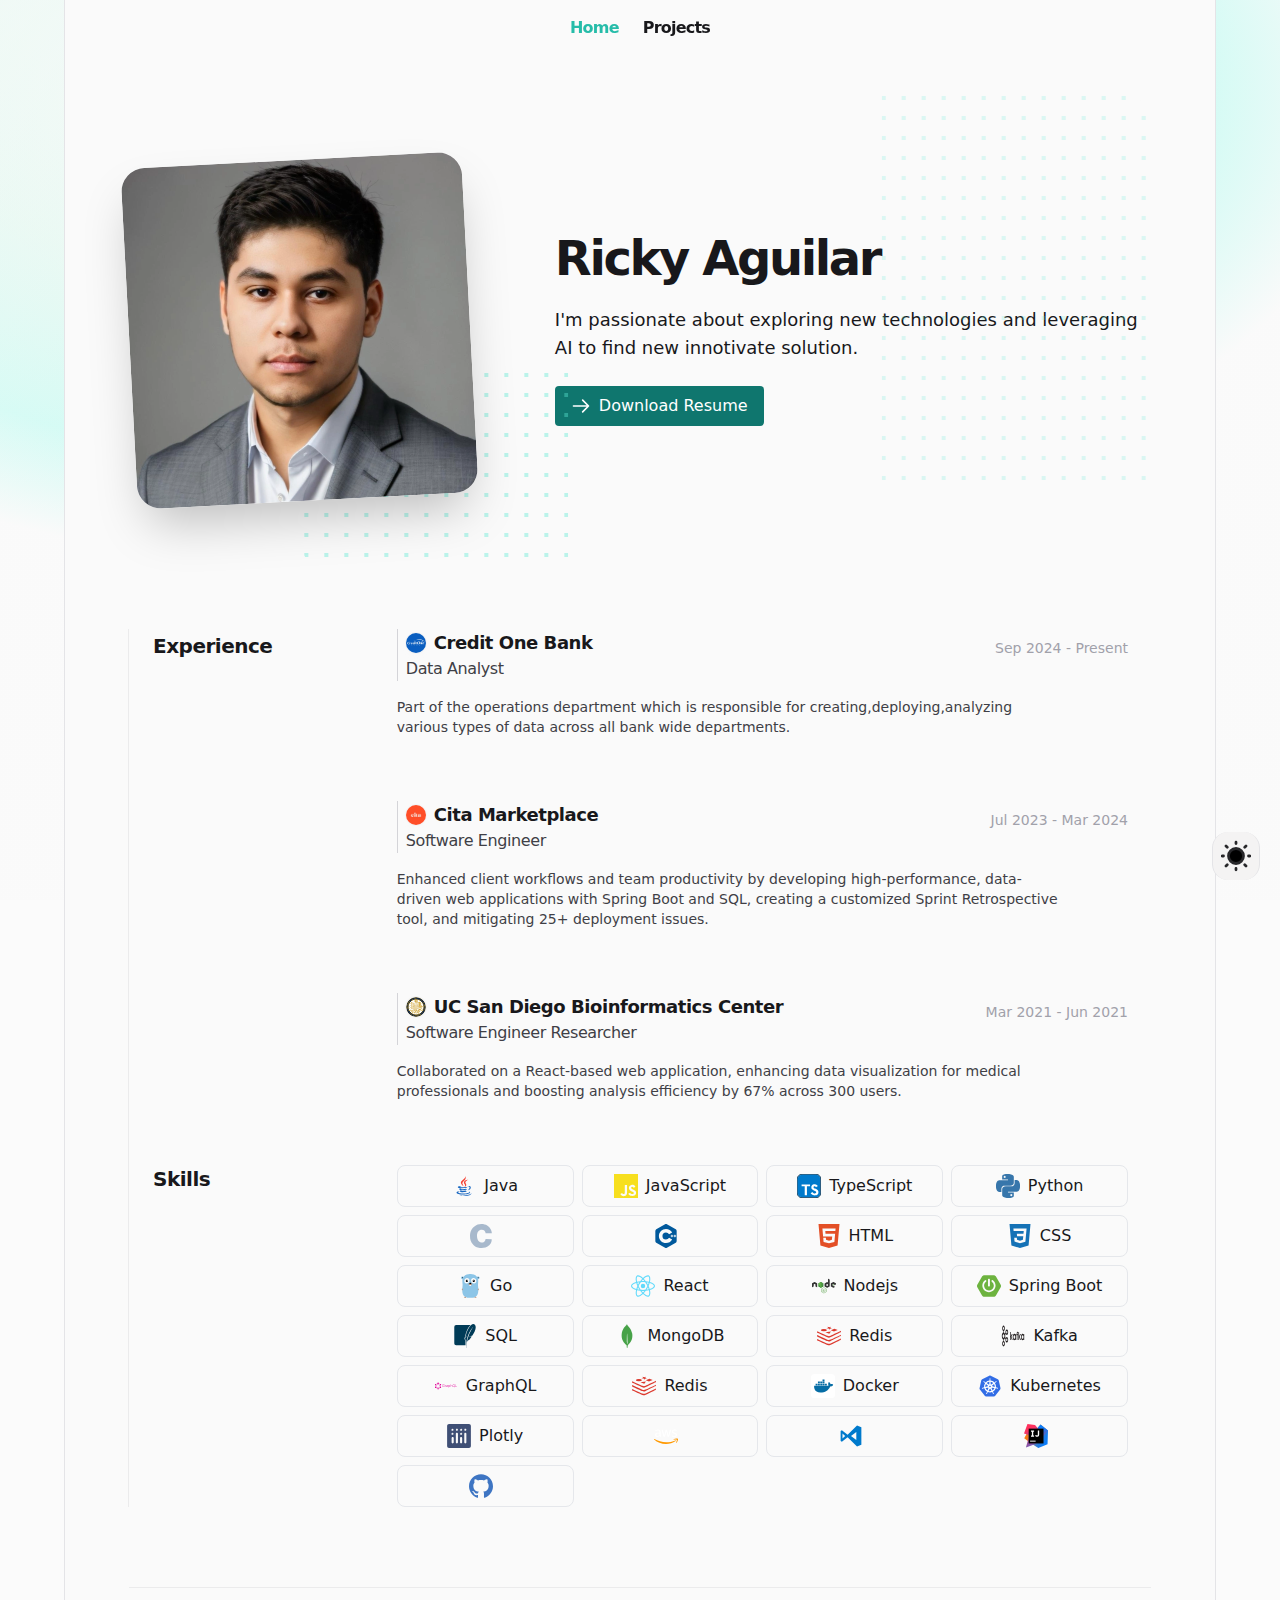
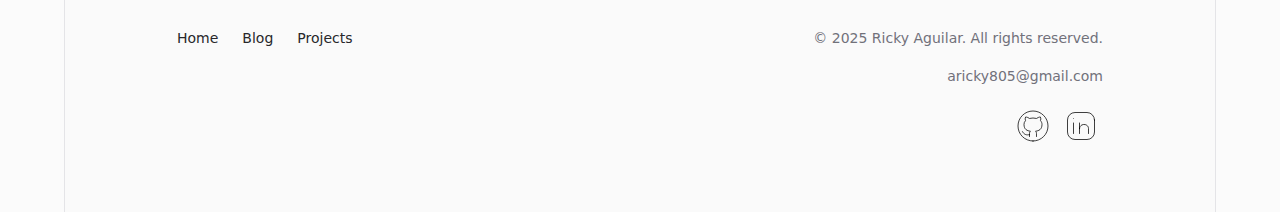
==== commit 958bda25: "Describe your changes here" ====
--- a/index.html
+++ b/index.html
@@ -186,201 +186,201 @@
                 <img src="images/java.svg" alt="Java" class="w-6 h-6">
                 <span class="text-sm sm:text-base text-white-600">Java</span>
               </div>
-              <div class="w-full h-1 bg-gray-200 mt-2 relative">
+              <!-- <div class="w-full h-1 bg-gray-200 mt-2 relative">
                 <div class="absolute h-full bg-red-500" style="width: 95%"></div>
-              </div>
+              </div> -->
             </li><li key="1" class="flex flex-col items-center gap-2 p-2 border border-gray-200 rounded-lg" style="border-width: 0.5px;">
               <div class="flex flex-row items-center gap-2">
                 <img src="images/javascript.svg" alt="JavaScript" class="w-6 h-6">
                 <span class="text-sm sm:text-base text-white-600">JavaScript</span>
               </div>
-              <div class="w-full h-1 bg-gray-200 mt-2 relative">
+              <!-- <div class="w-full h-1 bg-gray-200 mt-2 relative">
                 <div class="absolute h-full bg-red-500" style="width: 75%"></div>
-              </div>
+              </div> -->
             </li><li key="2" class="flex flex-col items-center gap-2 p-2 border border-gray-200 rounded-lg" style="border-width: 0.5px;">
               <div class="flex flex-row items-center gap-2">
                 <img src="images/typescript.svg" alt="TypeScript" class="w-6 h-6">
                 <span class="text-sm sm:text-base text-white-600">TypeScript</span>
               </div>
-              <div class="w-full h-1 bg-gray-200 mt-2 relative">
+              <!-- <div class="w-full h-1 bg-gray-200 mt-2 relative">
                 <div class="absolute h-full bg-red-500" style="width: 75%"></div>
-              </div>
+              </div> -->
             </li><li key="3" class="flex flex-col items-center gap-2 p-2 border border-gray-200 rounded-lg" style="border-width: 0.5px;">
               <div class="flex flex-row items-center gap-2">
                 <img src="images/python.svg" alt="Python" class="w-6 h-6">
                 <span class="text-sm sm:text-base text-white-600">Python</span>
               </div>
-              <div class="w-full h-1 bg-gray-200 mt-2 relative">
+              <!-- <div class="w-full h-1 bg-gray-200 mt-2 relative">
                 <div class="absolute h-full bg-red-500" style="width: 90%"></div>
-              </div>
+              </div> -->
             </li><li key="4" class="flex flex-col items-center gap-2 p-2 border border-gray-200 rounded-lg" style="border-width: 0.5px;">
               <div class="flex flex-row items-center gap-2">
                 <img src="images/c.svg" alt="" class="w-6 h-6">
                 <span class="text-sm sm:text-base text-white-600"></span>
               </div>
-              <div class="w-full h-1 bg-gray-200 mt-2 relative">
+              <!-- <div class="w-full h-1 bg-gray-200 mt-2 relative">
                 <div class="absolute h-full bg-red-500" style="width: 75%"></div>
-              </div>
+              </div> -->
             </li><li key="5" class="flex flex-col items-center gap-2 p-2 border border-gray-200 rounded-lg" style="border-width: 0.5px;">
               <div class="flex flex-row items-center gap-2">
                 <img src="images/c++.svg" alt="" class="w-6 h-6">
                 <span class="text-sm sm:text-base text-white-600"></span>
               </div>
-              <div class="w-full h-1 bg-gray-200 mt-2 relative">
+              <!-- <div class="w-full h-1 bg-gray-200 mt-2 relative">
                 <div class="absolute h-full bg-red-500" style="width: 75%"></div>
-              </div>
+              </div> -->
             </li><li key="6" class="flex flex-col items-center gap-2 p-2 border border-gray-200 rounded-lg" style="border-width: 0.5px;">
               <div class="flex flex-row items-center gap-2">
                 <img src="images/html5.svg" alt="HTML" class="w-6 h-6">
                 <span class="text-sm sm:text-base text-white-600">HTML</span>
               </div>
-              <div class="w-full h-1 bg-gray-200 mt-2 relative">
+              <!-- <div class="w-full h-1 bg-gray-200 mt-2 relative">
                 <div class="absolute h-full bg-red-500" style="width: 90%"></div>
-              </div>
+              </div> -->
             </li><li key="7" class="flex flex-col items-center gap-2 p-2 border border-gray-200 rounded-lg" style="border-width: 0.5px;">
               <div class="flex flex-row items-center gap-2">
                 <img src="images/css3.svg" alt="CSS" class="w-6 h-6">
                 <span class="text-sm sm:text-base text-white-600">CSS</span>
               </div>
-              <div class="w-full h-1 bg-gray-200 mt-2 relative">
+              <!-- <div class="w-full h-1 bg-gray-200 mt-2 relative">
                 <div class="absolute h-full bg-red-500" style="width: 90%"></div>
-              </div>
+              </div> -->
             </li><li key="8" class="flex flex-col items-center gap-2 p-2 border border-gray-200 rounded-lg" style="border-width: 0.5px;">
               <div class="flex flex-row items-center gap-2">
                 <img src="images/golang.svg" alt="Go" class="w-6 h-6">
                 <span class="text-sm sm:text-base text-white-600">Go</span>
               </div>
-              <div class="w-full h-1 bg-gray-200 mt-2 relative">
+              <!-- <div class="w-full h-1 bg-gray-200 mt-2 relative">
                 <div class="absolute h-full bg-red-500" style="width: 75%"></div>
-              </div>
+              </div> -->
             </li><li key="9" class="flex flex-col items-center gap-2 p-2 border border-gray-200 rounded-lg" style="border-width: 0.5px;">
               <div class="flex flex-row items-center gap-2">
                 <img src="images/react.svg" alt="React" class="w-6 h-6">
                 <span class="text-sm sm:text-base text-white-600">React</span>
               </div>
-              <div class="w-full h-1 bg-gray-200 mt-2 relative">
+              <!-- <div class="w-full h-1 bg-gray-200 mt-2 relative">
                 <div class="absolute h-full bg-red-500" style="width: 85%"></div>
-              </div>
+              </div> -->
             </li><li key="10" class="flex flex-col items-center gap-2 p-2 border border-gray-200 rounded-lg" style="border-width: 0.5px;">
               <div class="flex flex-row items-center gap-2">
                 <img src="images/nodejs.svg" alt="Nodejs" class="w-6 h-6">
                 <span class="text-sm sm:text-base text-white-600">Nodejs</span>
               </div>
-              <div class="w-full h-1 bg-gray-200 mt-2 relative">
+              <!-- <div class="w-full h-1 bg-gray-200 mt-2 relative">
                 <div class="absolute h-full bg-red-500" style="width: 85%"></div>
-              </div>
+              </div> -->
             </li><li key="11" class="flex flex-col items-center gap-2 p-2 border border-gray-200 rounded-lg" style="border-width: 0.5px;">
               <div class="flex flex-row items-center gap-2">
                 <img src="images/springboot.svg" alt="Spring Boot" class="w-6 h-6">
                 <span class="text-sm sm:text-base text-white-600">Spring Boot</span>
               </div>
-              <div class="w-full h-1 bg-gray-200 mt-2 relative">
+              <!-- <div class="w-full h-1 bg-gray-200 mt-2 relative">
                 <div class="absolute h-full bg-red-500" style="width: 80%"></div>
-              </div>
+              </div> -->
             </li><li key="12" class="flex flex-col items-center gap-2 p-2 border border-gray-200 rounded-lg" style="border-width: 0.5px;">
               <div class="flex flex-row items-center gap-2">
                 <img src="images/mysql.svg" alt="SQL" class="w-6 h-6">
                 <span class="text-sm sm:text-base text-white-600">SQL</span>
               </div>
-              <div class="w-full h-1 bg-gray-200 mt-2 relative">
+              <!-- <div class="w-full h-1 bg-gray-200 mt-2 relative">
                 <div class="absolute h-full bg-red-500" style="width: 95%"></div>
-              </div>
+              </div> -->
             </li><li key="13" class="flex flex-col items-center gap-2 p-2 border border-gray-200 rounded-lg" style="border-width: 0.5px;">
               <div class="flex flex-row items-center gap-2">
                 <img src="images/mongodb.svg" alt="MongoDB" class="w-6 h-6">
                 <span class="text-sm sm:text-base text-white-600">MongoDB</span>
               </div>
-              <div class="w-full h-1 bg-gray-200 mt-2 relative">
+              <!-- <div class="w-full h-1 bg-gray-200 mt-2 relative">
                 <div class="absolute h-full bg-red-500" style="width: 50%"></div>
-              </div>
+              </div> -->
             </li><li key="14" class="flex flex-col items-center gap-2 p-2 border border-gray-200 rounded-lg" style="border-width: 0.5px;">
               <div class="flex flex-row items-center gap-2">
                 <img src="images/redis.svg" alt="Redis" class="w-6 h-6">
                 <span class="text-sm sm:text-base text-white-600">Redis</span>
               </div>
-              <div class="w-full h-1 bg-gray-200 mt-2 relative">
+              <!-- <div class="w-full h-1 bg-gray-200 mt-2 relative">
                 <div class="absolute h-full bg-red-500" style="width: 30%"></div>
-              </div>
+              </div> -->
             </li><li key="15" class="flex flex-col items-center gap-2 p-2 border border-gray-200 rounded-lg" style="border-width: 0.5px;">
               <div class="flex flex-row items-center gap-2">
                 <img src="images/kafka.svg" alt="Kafka" class="w-6 h-6">
                 <span class="text-sm sm:text-base text-white-600">Kafka</span>
               </div>
-              <div class="w-full h-1 bg-gray-200 mt-2 relative">
+              <!-- <div class="w-full h-1 bg-gray-200 mt-2 relative">
                 <div class="absolute h-full bg-red-500" style="width: 45%"></div>
-              </div>
+              </div> -->
             </li><li key="16" class="flex flex-col items-center gap-2 p-2 border border-gray-200 rounded-lg" style="border-width: 0.5px;">
               <div class="flex flex-row items-center gap-2">
                 <img src="images/graphql.svg" alt="GraphQL" class="w-6 h-6">
                 <span class="text-sm sm:text-base text-white-600">GraphQL</span>
               </div>
-              <div class="w-full h-1 bg-gray-200 mt-2 relative">
+              <!-- <div class="w-full h-1 bg-gray-200 mt-2 relative">
                 <div class="absolute h-full bg-red-500" style="width: 30%"></div>
-              </div>
+              </div> -->
             </li><li key="17" class="flex flex-col items-center gap-2 p-2 border border-gray-200 rounded-lg" style="border-width: 0.5px;">
               <div class="flex flex-row items-center gap-2">
                 <img src="images/redis.svg" alt="Redis" class="w-6 h-6">
                 <span class="text-sm sm:text-base text-white-600">Redis</span>
               </div>
-              <div class="w-full h-1 bg-gray-200 mt-2 relative">
+              <!-- <div class="w-full h-1 bg-gray-200 mt-2 relative">
                 <div class="absolute h-full bg-red-500" style="width: 30%"></div>
-              </div>
+              </div> -->
             </li><li key="18" class="flex flex-col items-center gap-2 p-2 border border-gray-200 rounded-lg" style="border-width: 0.5px;">
               <div class="flex flex-row items-center gap-2">
                 <img src="images/docker.svg" alt="Docker" class="w-6 h-6">
                 <span class="text-sm sm:text-base text-white-600">Docker</span>
               </div>
-              <div class="w-full h-1 bg-gray-200 mt-2 relative">
+              <!-- <div class="w-full h-1 bg-gray-200 mt-2 relative">
                 <div class="absolute h-full bg-red-500" style="width: 40%"></div>
-              </div>
+              </div> -->
             </li><li key="19" class="flex flex-col items-center gap-2 p-2 border border-gray-200 rounded-lg" style="border-width: 0.5px;">
               <div class="flex flex-row items-center gap-2">
                 <img src="images/kubernetes.svg" alt="Kubernetes" class="w-6 h-6">
                 <span class="text-sm sm:text-base text-white-600">Kubernetes</span>
               </div>
-              <div class="w-full h-1 bg-gray-200 mt-2 relative">
+              <!-- <div class="w-full h-1 bg-gray-200 mt-2 relative">
                 <div class="absolute h-full bg-red-500" style="width: 33%"></div>
-              </div>
+              </div> -->
             </li><li key="20" class="flex flex-col items-center gap-2 p-2 border border-gray-200 rounded-lg" style="border-width: 0.5px;">
               <div class="flex flex-row items-center gap-2">
                 <img src="images/plotly.svg" alt="Plotly" class="w-6 h-6">
                 <span class="text-sm sm:text-base text-white-600">Plotly</span>
               </div>
-              <div class="w-full h-1 bg-gray-200 mt-2 relative">
+              <!-- <div class="w-full h-1 bg-gray-200 mt-2 relative">
                 <div class="absolute h-full bg-red-500" style="width: 90%"></div>
-              </div>
+              </div> -->
             </li><li key="21" class="flex flex-col items-center gap-2 p-2 border border-gray-200 rounded-lg" style="border-width: 0.5px;">
               <div class="flex flex-row items-center gap-2">
                 <img src="images/aws.svg" alt="" class="w-6 h-6">
                 <span class="text-sm sm:text-base text-white-600"></span>
               </div>
-              <div class="w-full h-1 bg-gray-200 mt-2 relative">
+              <!-- <div class="w-full h-1 bg-gray-200 mt-2 relative">
                 <div class="absolute h-full bg-red-500" style="width: 40%"></div>
-              </div>
+              </div> -->
             </li><li key="22" class="flex flex-col items-center gap-2 p-2 border border-gray-200 rounded-lg" style="border-width: 0.5px;">
               <div class="flex flex-row items-center gap-2">
                 <img src="images/vscode.svg" alt="" class="w-6 h-6">
                 <span class="text-sm sm:text-base text-white-600"></span>
               </div>
-              <div class="w-full h-1 bg-gray-200 mt-2 relative">
+              <!-- <div class="w-full h-1 bg-gray-200 mt-2 relative">
                 <div class="absolute h-full bg-red-500" style="width: 70%"></div>
-              </div>
+              </div> -->
             </li><li key="23" class="flex flex-col items-center gap-2 p-2 border border-gray-200 rounded-lg" style="border-width: 0.5px;">
               <div class="flex flex-row items-center gap-2">
                 <img src="images/intellij.svg" alt="" class="w-6 h-6">
                 <span class="text-sm sm:text-base text-white-600"></span>
               </div>
-              <div class="w-full h-1 bg-gray-200 mt-2 relative">
+              <!-- <div class="w-full h-1 bg-gray-200 mt-2 relative">
                 <div class="absolute h-full bg-red-500" style="width: 70%"></div>
-              </div>
+              </div> -->
             </li><li key="24" class="flex flex-col items-center gap-2 p-2 border border-gray-200 rounded-lg" style="border-width: 0.5px;">
               <div class="flex flex-row items-center gap-2">
                 <img src="images/github.svg" alt="" class="w-6 h-6">
                 <span class="text-sm sm:text-base text-white-600"></span>
               </div>
-              <div class="w-full h-1 bg-gray-200 mt-2 relative">
+              <!-- <div class="w-full h-1 bg-gray-200 mt-2 relative">
                 <div class="absolute h-full bg-red-500" style="width: 70%"></div>
-              </div>
+              </div> -->
             </li>
         </ul>
       </div>
